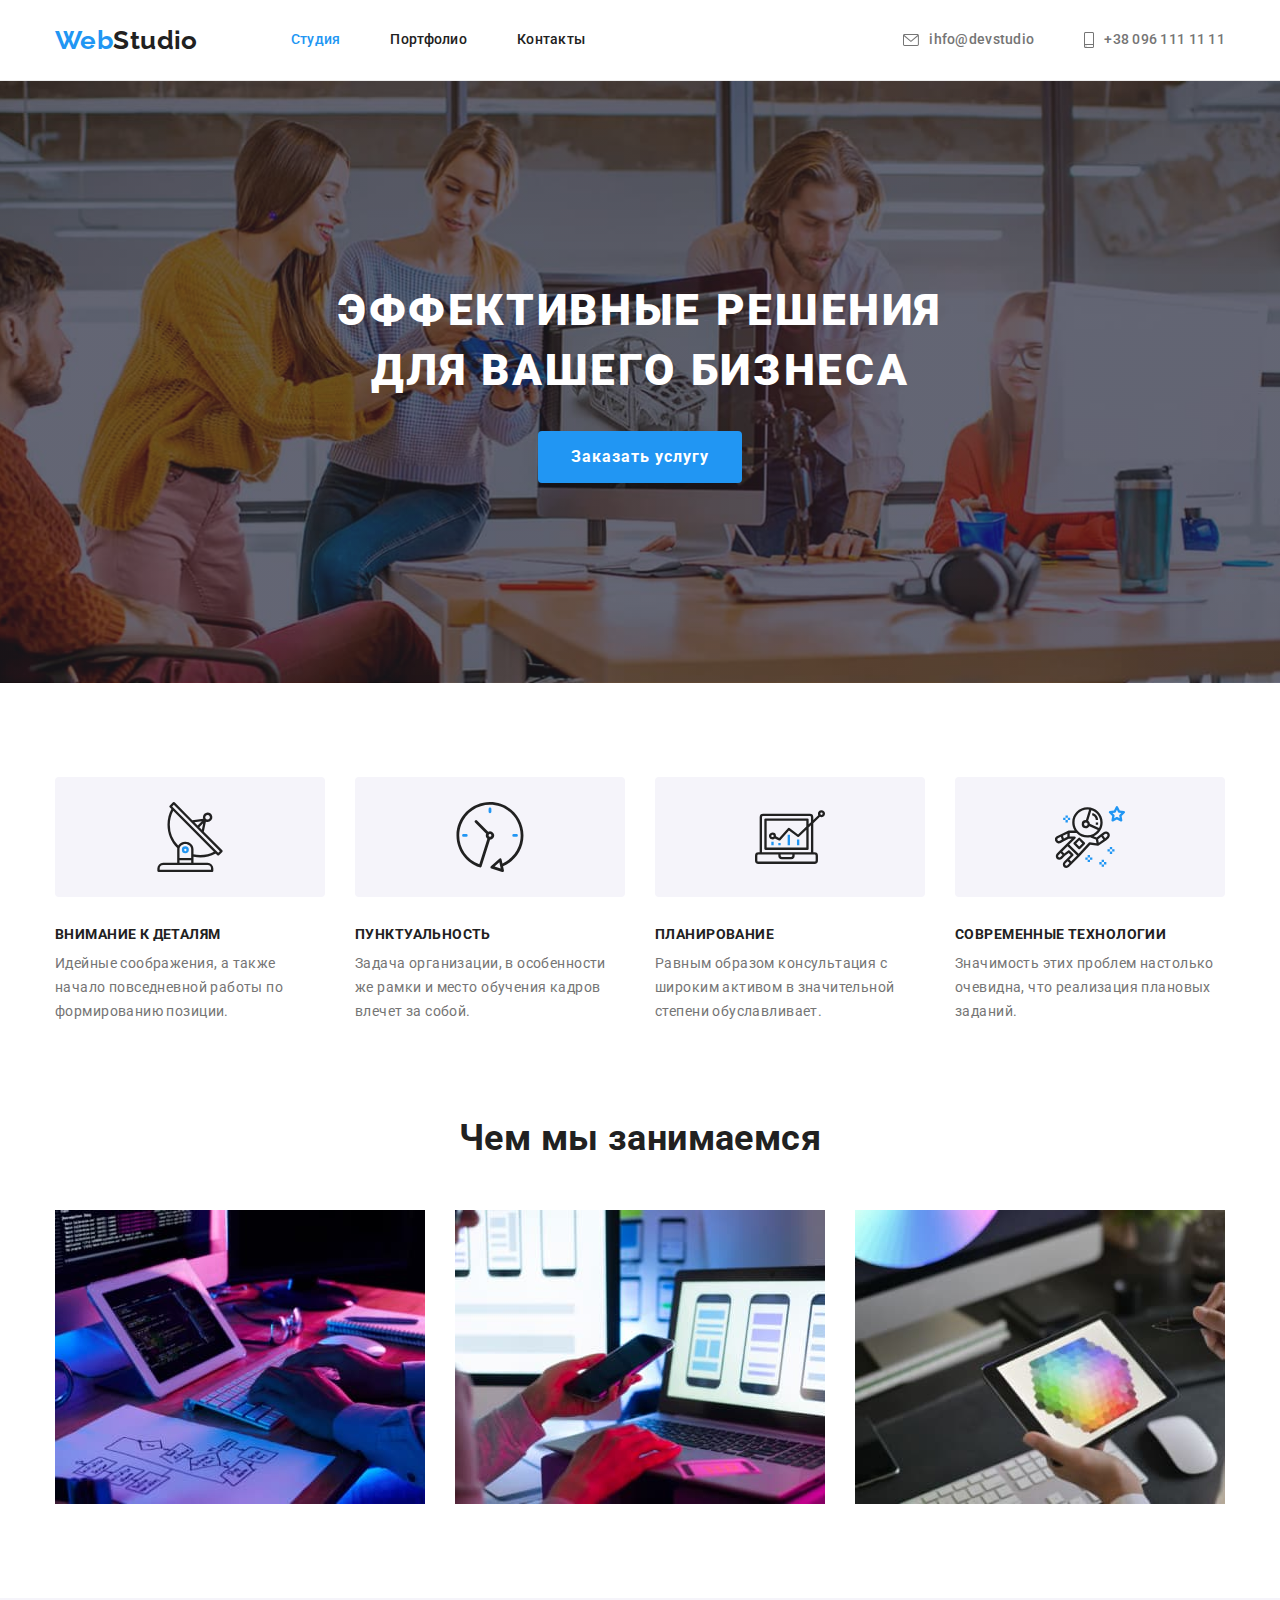
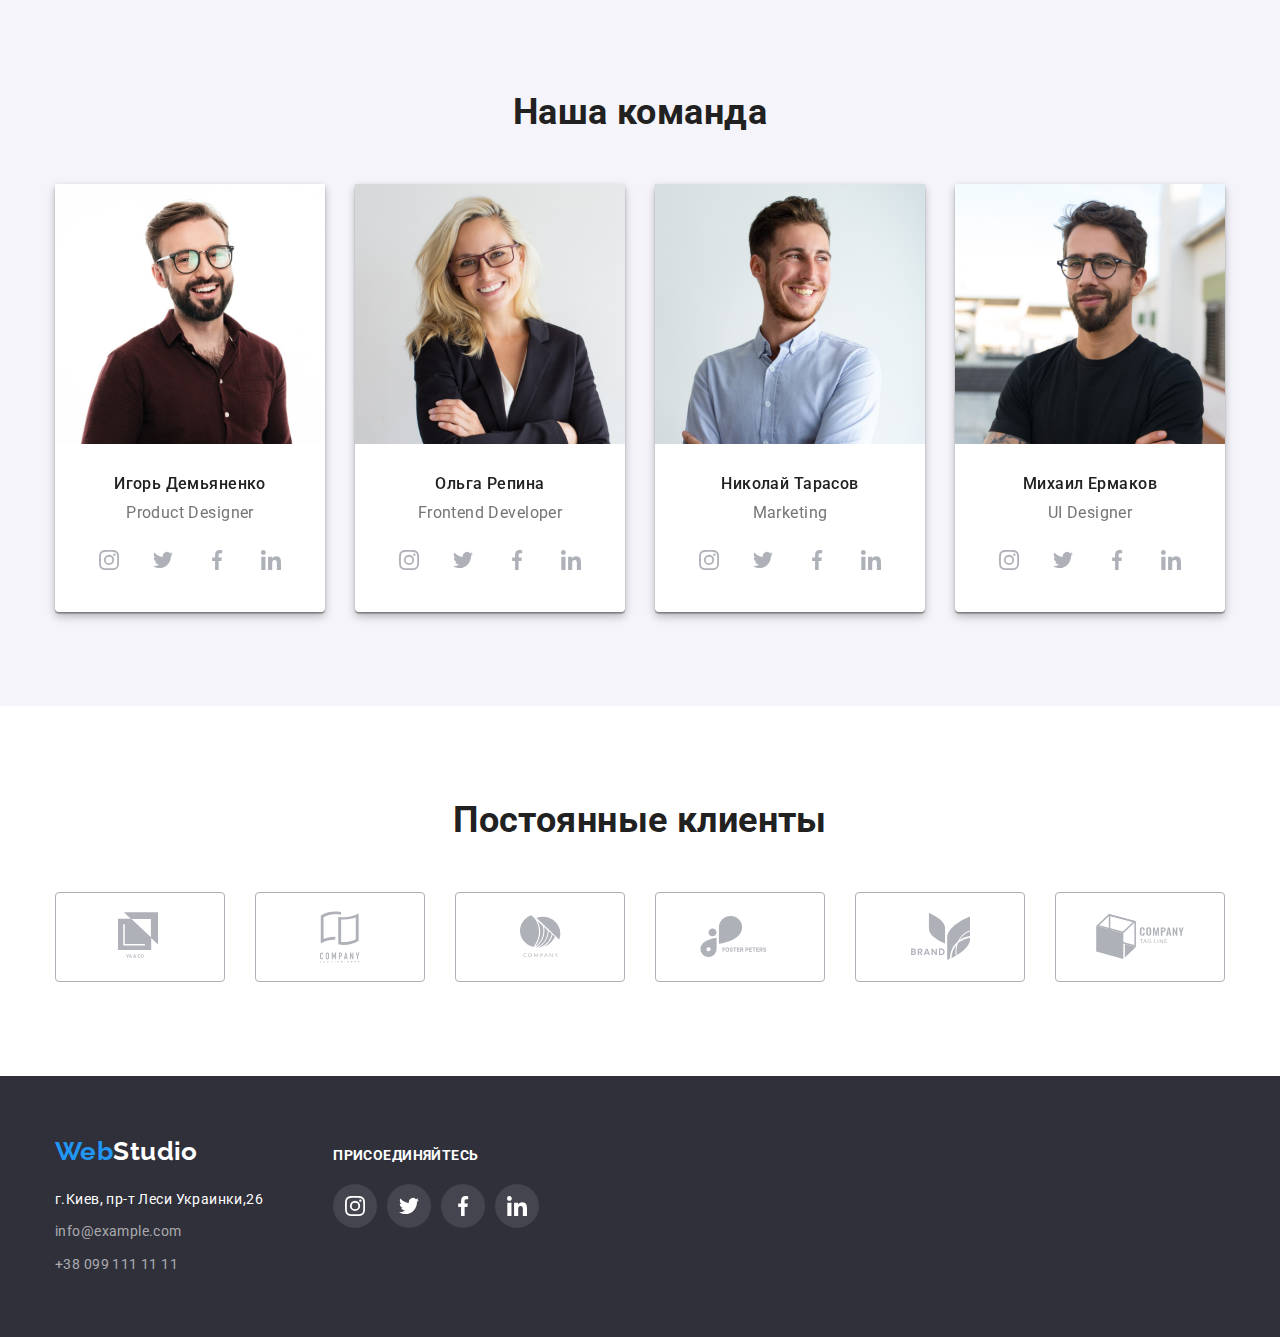
==== index.html @ 52fa8c72 "копирует" ====
<!DOCTYPE html>
<html lang="ru">

<head>
    <meta charset="UTF-8">
    <meta http-equiv="X-UA-Compatible" content="IE=edge">
    <meta name="viewport" content="width=device-width, initial-scale=1.0">
    <title>Студия</title>
    <link rel="preconnect" href="https://fonts.gstatic.com">
    <link
        href="https://fonts.googleapis.com/css2?family=Raleway:wght@700&family=Roboto:wght@400;500;700;900&display=swap"
        rel="stylesheet">
        <link rel="stylesheet" href="https://cdnjs.cloudflare.com/ajax/libs/modern-normalize/1.0.0/modern-normalize.min.css">
    <link rel="stylesheet" href="./css/styles.css">
</head>

<body>

    <header class="page-header">
        <div class="container main-nav ">
        <nav>
            <div class="navigation">
            <a href="#" class="gen-logo">Web<span class="logo2">Studio</span></a>
            <ul class="site-nav list">
                <li class="nav-item"><a href="#" class="link current">Студия</a></li>
                <li class="nav-item"><a href="./portfolio.html" class="link">Портфолио</a></li>
                <li class="nav-item"><a href="#" class="link">Контакты</a></li>
            </ul>
            </div>
        </nav>
            <div class="mini-icons">
            <ul class="contacts list">
            <li class="contact-item">
                <a href="mailto:ihfo@devstudio" class="mini-icon link">
                <svg class="contact-icon" width="16" height="12">
                    <use href="./images/icons.svg#icon-envelope"  >
                    </use>
                </svg>
                ihfo@devstudio</a>
            </li>

            <li class="contact-item">
                <a href="tel:+380961111111" class="mini-icon link">
                <svg class="contact-icon" width="10" height="16">
                    <use href="./images/icons.svg#icon-smartphone" >
                    </use>
                    </svg>
                     +38 096 111 11 11</a>
                </li>
             </ul>
             </div>
        </div>
    </header>

    <main>
        <!-- hero -->
        <section class="hero">
            <h1 class="hero-list">ЭФФЕКТИВНЫЕ РЕШЕНИЯ <br> ДЛЯ ВАШЕГО БИЗНЕСА
            </h1>
            <button type="button" class="btn-primary">Заказать услугу</button>
        </section>
        <!-- /hero -->
        <!-- description -->
        
        <section class="feature-list">
            <div class="container">
    
                <ul class="features list">
                    <li class="feature-item icon-antenna">
                        <div class="icon-block">
                            <svg class="features-icon">
                            <use href="./images/icons.svg#icon-antenna">
                            </use>
                            </svg>
                        </div>
                        <h3 class="title">Внимание к деталям</h3>
                        <p>Идейные соображения, а также начало повседневной работы по формированию позиции.</p>
                    </li>

                    <li class="feature-item">
                        <div class="icon-block">
                            <svg class="features-icon">
                            <use href="./images/icons.svg#icon-clock">
                            </use>
                            </svg>
                        </div>
                        <h3 class="title">Пунктуальность</h3>
                        <p>Задача организации, в особенности же рамки и место обучения кадров влечет за собой.</p>
                    </li>

                    <li class="feature-item icon-diagram">
                        <div class="icon-block">
                            <svg class="features-icon">
                            <use href="./images/icons.svg#icon-diagram">
                            </use>
                            </svg>
                        </div>
                        <h3 class="title">Планирование</h3>
                        <p>Равным образом консультация с широким активом в значительной степени обуславливает.</p>
                    </li>

                    <li class="feature-item icon-astronaut">
                        <div class="icon-block">
                            <svg class="features-icon">
                            <use href="./images/icons.svg#icon-astronaut">
                            </use>
                            </svg>
                        </div>
                        <h3 class="title">Современные технологии</h3>
                        <p>Значимость этих проблем настолько очевидна, что реализация плановых заданий.</p>
                    </li>
                </ul>
                </div>
            </section>
            
        <!-- /description -->
        <!-- do -->
                <section class="section">
                <div class="container">
                <h2 class="section-title">
                    Чем мы занимаемся
                </h2>
                <ul class="images-do list">
                    <li class="image-do"><img src="./images/box1.jpg" alt="Структура" width="370" height="294">
                    </li>
                    <li class="image-do"><img src="./images/box2.jpg" alt="Стили" width="370" height="294">
                    </li>
                    <li class="image-do"><img src="./images/box3.jpg" alt="Спектр" width="370" height="294">
                    </li>
                </ul>
                </div>
            </section>
            
            <!-- /do -->
            
            <!-- team -->

            
                <section class="section team">
                    <div class="container">
                    <h2 class="teams-title">
                        Наша команда
                    </h2>
                    <ul class="cadres list">
                        <li class="our-cadres">
                                    <div class="cadres-thumb">
                                    <img src="./images/img1.jpg" alt="Демьяненко" width="270" height="260">
                                    </div>
                                    <div class="cadres-content">
                                    <h3 class="team-title">Игорь Демьяненко</h3>
                                    <p class="team-dsr">Product Designer</p>
                                <ul class="actions list">
                                    <li class="bits">
                                        <a href="#" class="action" aria-label="Инстаграм">
                                            <svg class="btn-icon" width="20" height="20">
                                                <use href="./images/icons.svg#icon-instagram">
                                                </use>
                                            </svg>
                                        </a>
                                    </li>
                                
                                    <li class="bits">
                                        <a href="#" class="action" aria-label="Твиттер">
                                            <svg class="btn-icon" width="20" height="20">
                                                <use href="./images/icons.svg#icon-twitter">
                                                </use>
                                            </svg>
                                        </a>
                                    </li>
                                
                                    <li class="bits">
                                        <a href="#" class="action" aria-label="Фейсбук">
                                            <svg class="btn-icon" width="20" height="20">
                                                <use href="./images/icons.svg#icon-facebook">
                                                </use>
                                            </svg>
                                        </a>
                                    </li>
                                
                                    <li class="bits">
                                        <a href="#" class="action" aria-label="ЛинкедИн">
                                            <svg class="btn-icon" width="20" height="20">
                                                <use href="./images/icons.svg#icon-linkedin">
                                                </use>
                                            </svg>
                                        </a>
                                    </li>
                                </ul>
                                </div>
                                
                                </li>

                        <li class="our-cadres">
                                    <div class="cadres-thumb">
                                    <img src="./images/img2.jpg" alt="Репина" width="270" height="260">
                                </div>
                                    <div class="cadres-content">
                                    <h3 class="team-title">Ольга Репина</h3>
                                    <p class="team-dsr">Frontend Developer</p>
                                <ul class="actions list">
                                    <li class="bits">
                                        <a href="#" class="action" aria-label="Инстаграм">
                                            <svg class="btn-icon" width="20" height="20">
                                                <use href="./images/icons.svg#icon-instagram">
                                                </use>
                                            </svg>
                                        </a>
                                    </li>
                                
                                    <li class="bits">
                                        <a href="#" class="action" aria-label="Твиттер">
                                            <svg class="btn-icon" width="20" height="20">
                                                <use href="./images/icons.svg#icon-twitter">
                                                </use>
                                            </svg>
                                        </a>
                                    </li>
                                
                                    <li class="bits">
                                        <a href="#" class="action" aria-label="Фейсбук">
                                            <svg class="btn-icon" width="20" height="20">
                                                <use href="./images/icons.svg#icon-facebook">
                                                </use>
                                            </svg>
                                        </a>
                                    </li>
                                
                                    <li class="bits">
                                        <a href="#" class="action" aria-label="ЛинкедИн">
                                            <svg class="btn-icon" width="20" height="20">
                                                <use href="./images/icons.svg#icon-linkedin">
                                                </use>
                                            </svg>
                                        </a>
                                    </li>
                                </ul>
                                </div>
                                
                                </li>

                        <li class="our-cadres">
                                    <div class="cadres-thumb">
                                    <img src="./images/img3.jpg" alt="Тарасов" width="270" height="260">
                                </div>
                                    <div class="cadres-content">
                                    <h3 class="team-title">Николай Тарасов</h3>
                                    <p class="team-dsr">Marketing</p>
                                 <ul class="actions list">
                                    <li class="bits">
                                        <a href="#" class="action" aria-label="Инстаграм">
                                            <svg class="btn-icon" width="20" height="20">
                                                <use href="./images/icons.svg#icon-instagram">
                                                </use>
                                            </svg>
                                        </a>
                                    </li>
                                
                                    <li class="bits">
                                        <a href="#" class="action" aria-label="Твиттер">
                                            <svg class="btn-icon" width="20" height="20">
                                                <use href="./images/icons.svg#icon-twitter">
                                                </use>
                                            </svg>
                                        </a>
                                    </li>
                                
                                    <li class="bits">
                                        <a href="#" class="action" aria-label="Фейсбук">
                                            <svg class="btn-icon" width="20" height="20">
                                                <use href="./images/icons.svg#icon-facebook">
                                                </use>
                                            </svg>
                                        </a>
                                    </li>
                                
                                    <li class="bits">
                                        <a href="#" class="action" aria-label="ЛинкедИн">
                                            <svg class="btn-icon" width="20" height="20">
                                                <use href="./images/icons.svg#icon-linkedin">
                                                </use>
                                            </svg>
                                        </a>
                                    </li>
                                </ul>
                                </div>
                                
                                </li>
                                
                        <li class="our-cadres">
                                    <div class="cadres-thumb">
                                    <img src="./images/img4.jpg" alt="Ермаков" width="270" height="260">
                                </div>
                                    <div class="cadres-content">
                                    <h3 class="team-title">Михаил Ермаков</h3>
                                    <p class="team-dsr">UI Designer</p>
                                <ul class="actions list">
                                    <li class="bits">
                                        <a href="#" class="action" aria-label="Инстаграм">
                                            <svg class="btn-icon" width="20" height="20">
                                                <use href="./images/icons.svg#icon-instagram">
                                                </use>
                                            </svg>
                                        </a>
                                    </li>
                                
                                    <li class="bits">
                                        <a href="#" class="action" aria-label="Твиттер">
                                            <svg class="btn-icon" width="20" height="20">
                                                <use href="./images/icons.svg#icon-twitter">
                                                </use>
                                            </svg>
                                        </a>
                                    </li>
                                
                                    <li class="bits">
                                        <a href="#" class="action" aria-label="Фейсбук">
                                            <svg class="btn-icon" width="20" height="20">
                                                <use href="./images/icons.svg#icon-facebook">
                                                </use>
                                            </svg>
                                        </a>
                                    </li>
                                
                                    <li class="bits">
                                        <a href="#" class="action" aria-label="ЛинкедИн">
                                            <svg class="btn-icon" width="20" height="20">
                                                <use href="./images/icons.svg#icon-linkedin">
                                                </use>
                                            </svg>
                                        </a>
                                    </li>
                                </ul>
                                </div>
                                
                                </li>
                    </ul>
                    </div>
                </section>
            
            <!-- /team -->
       <!-- clients -->
       
    <section class="section">
       <div class="container">
            <h2 class="clients-title">
               Постоянные клиенты
           </h2>
           <ul class="regular-clients list">
               <li class="regular-box"> 
                <a href="#" class="regular-client-link">
                    <svg class="client-icon" width="44.27px" height="49.23px">
                    <use href="./images/icons.svg#icon-logo1">
                    </use>
                    </svg>
                </a>
                </li>

            <li class="regular-box">
                    <a href="#" class="regular-client-link">
                    <svg class="client-icon" width="40px" height="52px">
                        <use href="./images/icons.svg#icon-logo2">
                        </use>
                    </svg>
                    </a>
            </li>

            <li class="regular-box">
                    <a href="#" class="regular-client-link">
                    <svg class="client-icon" width="41px" height="42.6px">
                        <use href="./images/icons.svg#icon-logo3">
                        </use>
                    </svg>
                    </a>
            </li>

            <li class="regular-box">
                    <a href="#" class="regular-client-link">
                    <svg class="client-icon" width="79.66px" height="42.02px">
                        <use href="./images/icons.svg#icon-logo4">
                        </use>
                    </svg>
                    </a>
                
            </li>

            <li class="regular-box">
                    <a href="#" class="regular-client-link">
                    <svg class="client-icon" width="59px" height="47px">
                        <use href="./images/icons.svg#icon-logo5">
                        </use>
                    </svg>
                    </a>
                
            </li>

            <li class="regular-box">
                    <a href="#" class="regular-client-link">
                    <svg class="client-icon" width="88.48px" height="45.44px">
                        <use href="./images/icons.svg#icon-logo6">
                        </use>
                    </svg>
                    </a>
                
            </li>
           </ul>

        </div>
        </section>
       <!-- /clients -->
    </main>

    
        <footer class="basement">
            
            <!-- contacts -->
            
                <div class="container main-footer">
                    <section class="details">
                <a href="#" class="gen-logo">Web<span class="logo3">Studio</span></a>
                <address class="address-footer">
                    <p class="address"> г.Киев, пр-т Леси Украинки,26</p>
                    <ul class="detail list">
                        <li>
                            <a href="mailto:info@example.com" class="link">info@example.com</a>
                        </li>
                        <li>
                            <a href="tel:+380991111111" class="link">+38 099 111 11 11</a>
                        </li>
                    </ul>
                </address>
                
                </section>
                <section class="join">
                    <h3 class="join-title">Присоединяйтесь</h3>
                    <ul class="join-list list">
                        <li class="join-links">
                            <a href="" class="link join-link" aria-label="Инстаграм">
                                <svg class="join-icon">
                                    <use href="./images/icons.svg#icon-instagram"></use>
                                </svg>
                            </a>
                        </li>
                        <li class="join-links">
                            <a href="" class="link join-link" aria-label="Твиттер">
                                <svg class="join-icon">
                                    <use href="./images/icons.svg#icon-twitter"></use>
                                </svg>
                            </a>
                        </li>
                        <li class="join-links">
                            <a href="" class="link join-link" aria-label="Фейсбук">
                                <svg class="join-icon">
                                    <use href="./images/icons.svg#icon-facebook"></use>
                                </svg>
                            </a>
                        </li>
                        <li class="join-links">
                            <a href="" class="link join-link" aria-label="Линкедин">
                                <svg class="join-icon">
                                    <use href="./images/icons.svg#icon-linkedin"></use>
                                </svg>
                            </a>
                        </li>
                    </ul>
                </section>
                </div>
            <!-- /contacts -->
            
        </footer>
    
</body>

</html>
---- css/styles.css ----
/* цвет основного текста #212121; */
/* вторичный цвет текста #757575; */
/* белый #FFFFFF; */
/* акцент синий #2196F3; */
/* контакты футер rgba(255, 255, 255, 0.6); */
/* основной цвет фона #FFFFFFF; */
/* вторичный цвет фона #2F303A;*/
/* дополнительный цвет фона #F5F4FA; */
:root {
  --primary-text-color: #757575;
  --title-text-color: #212121;
  --accent-color: #2196f3;
  --white-color: #ffffff;
  --background-color: #ffffff;
  --background-grey: #f5f4fa;
  --background-dark: #2f303a;
  --transparent-white: rgba(255, 255, 255, 0.6);
  --header-border: rgba(236, 236, 236, 1);
  --card-border: #EEEEEE;
  --icon-color: rgba(175, 177, 184, 1); 
}
body {
  color: var(--primary-text-color);
  background-color: var(--background-color);
  font-family: Roboto, sans-serif;
  font-size: 14px;
  line-height: 1.71;
  letter-spacing: 0.03em;
}

/* utilites */
.list {
  padding: 0;
  margin: 0;
  list-style: none;
}

img {
  display: block;
  }

.container {
  margin-left: auto;
  margin-right: auto;
  width: 1200px;
  padding-left: 15px;
  padding-right: 15px;
  }

/* page header */

.page-header {
background-color: var (var(--white-color));
border-bottom: 1px solid var(--header-border);
}

/* logo */
 .contacts .link:hover,
.contacts .link:focus {
color: var(--accent-color);

}
/* 
.contact-icon {
  
width: 16px;
height: 12px;
margin-right: 10px;

fill: var(--primary-text-color);
}

.contact-icon:hover {
fill: var(--accent-color);
}

.pro:hover{
  color: var(--accent-color);
  fill: var(--accent-color);
} */


.gen-logo {
  color: var(--accent-color);
  text-decoration: none;
  font-family: Raleway; sans-serif;
  font-weight: 700;
  font-size: 26px;
  line-height: 1.19;
}

.logo2 {
  color: var(--title-text-color);
}
.logo3 {
  color: var(--white-color);
}

 .main-nav {
  display: flex;
  align-items: center;
} 
.navigation {
  display:flex;
  align-items: center;
  
}


/* site nav */
.site-nav {
  display: flex;
  margin-left: 93px;
}

.site-nav .nav-item + .nav-item{
  margin-left: 50px;
}

.site-nav .link.current {
  color: var(--accent-color);
}
.site-nav .link {
  display: block;
  padding-top: 32px;
  padding-bottom: 32px;

  color: var(--title-text-color);
  font-weight: 500;
  font-size: 14px;
  line-height: 1.14;
  letter-spacing: 0.02em;
  text-decoration: none;
}

.site-nav .link:hover,
.site-nav .link:focus {
  color: var(--accent-color);
}

/* hero */
.hero {
  padding-top: 200px;
  padding-bottom: 200px;
  text-align: center;
  background-color: rgba(196,196,196,1);
  
  max-width: 1600px;
  margin-left: auto;
  margin-right: auto;
  background-image: linear-gradient( to right ,
  rgba(47, 48, 58, 0.4),
  rgba(47, 48, 58, 0.4) ) , 
  url("../images/background-hero.jpg");
  background-repeat: no-repeat;
  background-position: center;
  background-size: cover;
}

.hero-list {
  margin-top: 0;
  margin-bottom: 30px;
  
  color: var(--white-color);
  font-weight: 900;
  font-size: 44px;
  line-height: 1.36;
  letter-spacing: 0.06em;
}



/* feature list */
.features {
  display: flex;
 }

.features .feature-item {
  width: 270px;
  margin-right: 30px;
  }

.features .feature-item:nth-child(4n){
  margin-right: 0;
  }
.icon-block {
  display: flex;
  justify-content: center;
  align-items: center;
  border-radius: 4px;
  height: 120px;
  background-color:rgba(245,244,250,1);
}
.features-icon{
  
  width: 70px;
  height: 70px;
}
  
.images-do {
  display:flex;
}

.images-do .image-do + .image-do {
  margin-left: 30px;
}

.cadres {
  display: flex;
   }


.our-cadres {

  box-shadow: 0px 1px 3px rgba(0, 0, 0, 0.12),
   0px 1px 1px rgba(0, 0, 0, 0.14), 
   0px 2px 1px rgba(0, 0, 0, 0.2);
  border-radius: 0px 0px 4px 4px;
  filter: drop-shadow(0px 4px 4px rgba(0, 0, 0, 0.25));
  
  width: 270px;
  background-color: var(--background-color);
}
.cadres .our-cadres + .our-cadres {
  margin-left: 30px;
}

.cadres-content {
  padding-top: 30px;
  padding-bottom: 30px;
  padding-left: 30px;
  padding-right: 30px;
  }


/* section and team */
.section-title,
.teams-title,
.clients-title {
  margin-top: 0;
  margin-bottom: 50px;

  color: var(--title-text-color);

  font-weight: 700;
  font-size: 36px;
  line-height: 1.16;
  text-align: center;
}
/* team */
.section.team {
  background-color: var(--background-grey);
}
.team-title {
  text-align: center;
  margin-top: 0;
  margin-bottom: 0; 


  color: var(--title-text-color);
  font-weight: 500;
  font-size: 16px;
  line-height: 1.19;
}
.team-dsr {
  margin-top: 10px;
  margin-bottom: 0px; 

  font-size: 16px;
  line-height: 1.19;
  text-align: center;
}

.actions {
  display: flex;
  justify-content: center;
  margin-top: 16px;
  
}
.actions .bits:not(:last-child) {
  margin-right: 10px;
}

.action {
  display: flex;
  justify-content: center;
  align-items: center; 
  width: 44px;
  height: 44px;
  
  color: var(--icon-color)
}

.btn-icon {
  fill:currentColor;
  }

.action:hover,
.action:focus {
  border-radius: 50%;
  background-color: var(--accent-color);
  color: var(--white-color);
}


/* features */
.feature-list {
  padding-top: 94px;
}

.feature-list .title {
  margin-top: 30px;
  margin-bottom: 10px;

  color: var(--title-text-color);
  font-weight: 700;
  font-size: 14px;
  line-height: 1.14;
  letter-spacing: 0.03em;
  text-transform: uppercase;

 }
 
 .feature-item p {
   margin-top: 0;
   margin-bottom: 0;
 }

 .section {
   padding-top: 94px;
   padding-bottom: 94px;
 }

 
/* button */
.btn-primary {
  display: inline-block;
  border-radius: 4px;
  border: 1px solid transparent;
  padding: 10px 32px;
  min-width: 200px;
    
  color: var(--white-color);
  background-color: var(--accent-color);
  font-weight: 700;
  font-size: 16px;
  line-height: 1.87;
  letter-spacing: 0.06em;
  cursor: pointer;
}

.regular-clients {
  display: flex;
  }
.regular-box {
    width: calc((100% * 30px) / 6);
}
  
.regular-box + .regular-box {
  margin-left: 30px;
}
.regular-client-link {
  display: flex;
  width: 170px;
  height: 90px;
  padding: 0;
  border-width: 1px;
  border-style: solid;
  border-color: var(--icon-color);
  border-radius: 4px;

  justify-content: center;
  align-items: center;

  color: var(--icon-color) ;
}

.client-icon {  
  fill: currentColor;
}

.regular-client-link:hover,
.regular-client-link:focus {
  color: var(--accent-color);
  border-color: var(--accent-color);
}



/* footer */
.basement {
 background-color: var(--background-dark);
}

/* contacts */
.contacts {
display: flex;
margin-left:auto; 
}

.contacts .contact-item + .contact-item{
  margin-left: 50px;
}

.mini-icons {
  margin-left: auto;
}

.contacts .link {
   display: flex;
  align-items: center;

  color: var(--primary-text-color);
  font-weight: 500;
  font-size: 14px;
  line-height: 1.14;
  letter-spacing: 0.02em;
  text-decoration: none;
}
 .contact-icon {
  display: block;
  margin-right: 10px;
  background-size: contain;
  background-position: center;

  fill: currentColor;
} 

.contacts .link:hover,
.contacts .link:focus {
  color: var(--accent-color);
}


/* portfolio */
.filter .link {
  display: inline-block;
  padding: 6px 22px;
  border-radius: 4px;
  min-width: 73px;

  border: 1px solid transparent;

  color: var(--title-text-color);
  background-color: var(--background-grey);
  font-weight: 500;
  font-size: 16px;
  line-height: 1.62;
  text-align: center;
  cursor: pointer;
 
}

.filter .link:hover,
.filter .link:focus {
  color: var(--white-color);
  background-color: var(--accent-color);
  box-shadow: 0px 3px 1px rgba(0, 0, 0, 0.1), 
  0px 1px 2px rgba(0, 0, 0, 0.08),
  0px 2px 2px rgba(0, 0, 0, 0.12);
  filter: drop-shadow(0px 4px 4px rgba(0, 0, 0, 0.25));
    
}

.filter {
  display: flex;
  justify-content: center;
  margin-bottom: 50px;
  }

.filter .filter-btn + .filter-btn {
  margin-left: 8px;
}

/* Items */

.items {
 display: flex;
 flex-wrap: wrap;
 }

.items > .cards {
  flex-basis: calc(100% / 3 - 30px);
  margin-right: 30px;
  margin-bottom: 30px;
  }

.items .cards:nth-child(3n){
  margin-right: 0;
  }

.items .cards:nth-last-child(-n + 3) {
  margin-bottom: 0;
}  

.card-content{
  padding: 20px 24px ;
  background: var(--white-color);
  box-sizing: border-box;
  
  border-right-width: 1px;
  border-right-style: solid;
  border-right-color: var(--card-border);
  
  border-bottom-width: 1px;
  border-bottom-style: solid;
  border-bottom-color: var(--card-border);
  
  border-left-width: 1px;
  border-left-style: solid;
  border-left-color: var(--card-border);
  
}

.card-content .item {
  margin-top: 0;
  margin-bottom: 0;
  
  color: var(--title-text-color);
  font-weight: 700;
  font-size: 18px;
  line-height: 2;
  letter-spacing: 0.06em;
}
.card-content .item-text {
  margin-top: 4px;
  margin-bottom: 0px;
    
  font-size: 16px;
  line-height: 1.87;
}

.items .cards:hover
{
  cursor: pointer;
  box-shadow: 0px 1px 1px rgba(0, 0, 0, 0.12), 
  0px 4px 4px rgba(0, 0, 0, 0.06), 
  1px 4px 6px rgba(0, 0, 0, 0.16);
  

}

.detail .link {
  display: flex;
   
  font-style: normal;
  font-size: 14px;
  line-height: 1.71;
  letter-spacing: 0.03em;
  color: var(--transparent-white);
  text-decoration: none;
}

.detail .link:hover,
.detail .link:focus {
  color: var(--accent-color);
}

.detail .link:last-child(2n) {
  padding-bottom: 60px;
}

.detail {
  margin-top: 9px;
}
.detail li:last-child {
  margin-top: 9px;
}

.address {
  margin-top: 0;
  margin-bottom: 0;

  font-style: normal;
  color: var(--white-color);
  font-size: 14px;
  line-height: 1.71;
}

.address-footer {
  margin-top: 20px;
}

.main-footer {
  display: flex;
  padding-top: 60px;
  padding-bottom: 60px;
  align-items: baseline;
}
/* Join */
.join-title {
  
  font-weight: 700;
  font-size: 14px;
  line-height: 1.14;
  text-transform: uppercase;
  margin-bottom: 20px;
  margin-top: 0;
  color: var(--white-color);
}

.join-list {
  display: flex;
  }
  .join {
    margin-left: 70px;
  }

.join-links+.join-links {
  margin-left: 10px;
}

.join-link {
  display: flex;
  justify-content: center;
  align-items: center;
  width: 44px;
  height: 44px;
  border-radius: 50%; 

  background-color: rgba(255, 255, 255, 0.1);
  color: var(--white-color);
}

.join-icon {
  width: 20px;
  height: 20px;
  fill: currentColor;
}

.join-link:hover,
.join-link:focus {
  background-color: var(--accent-color);
}
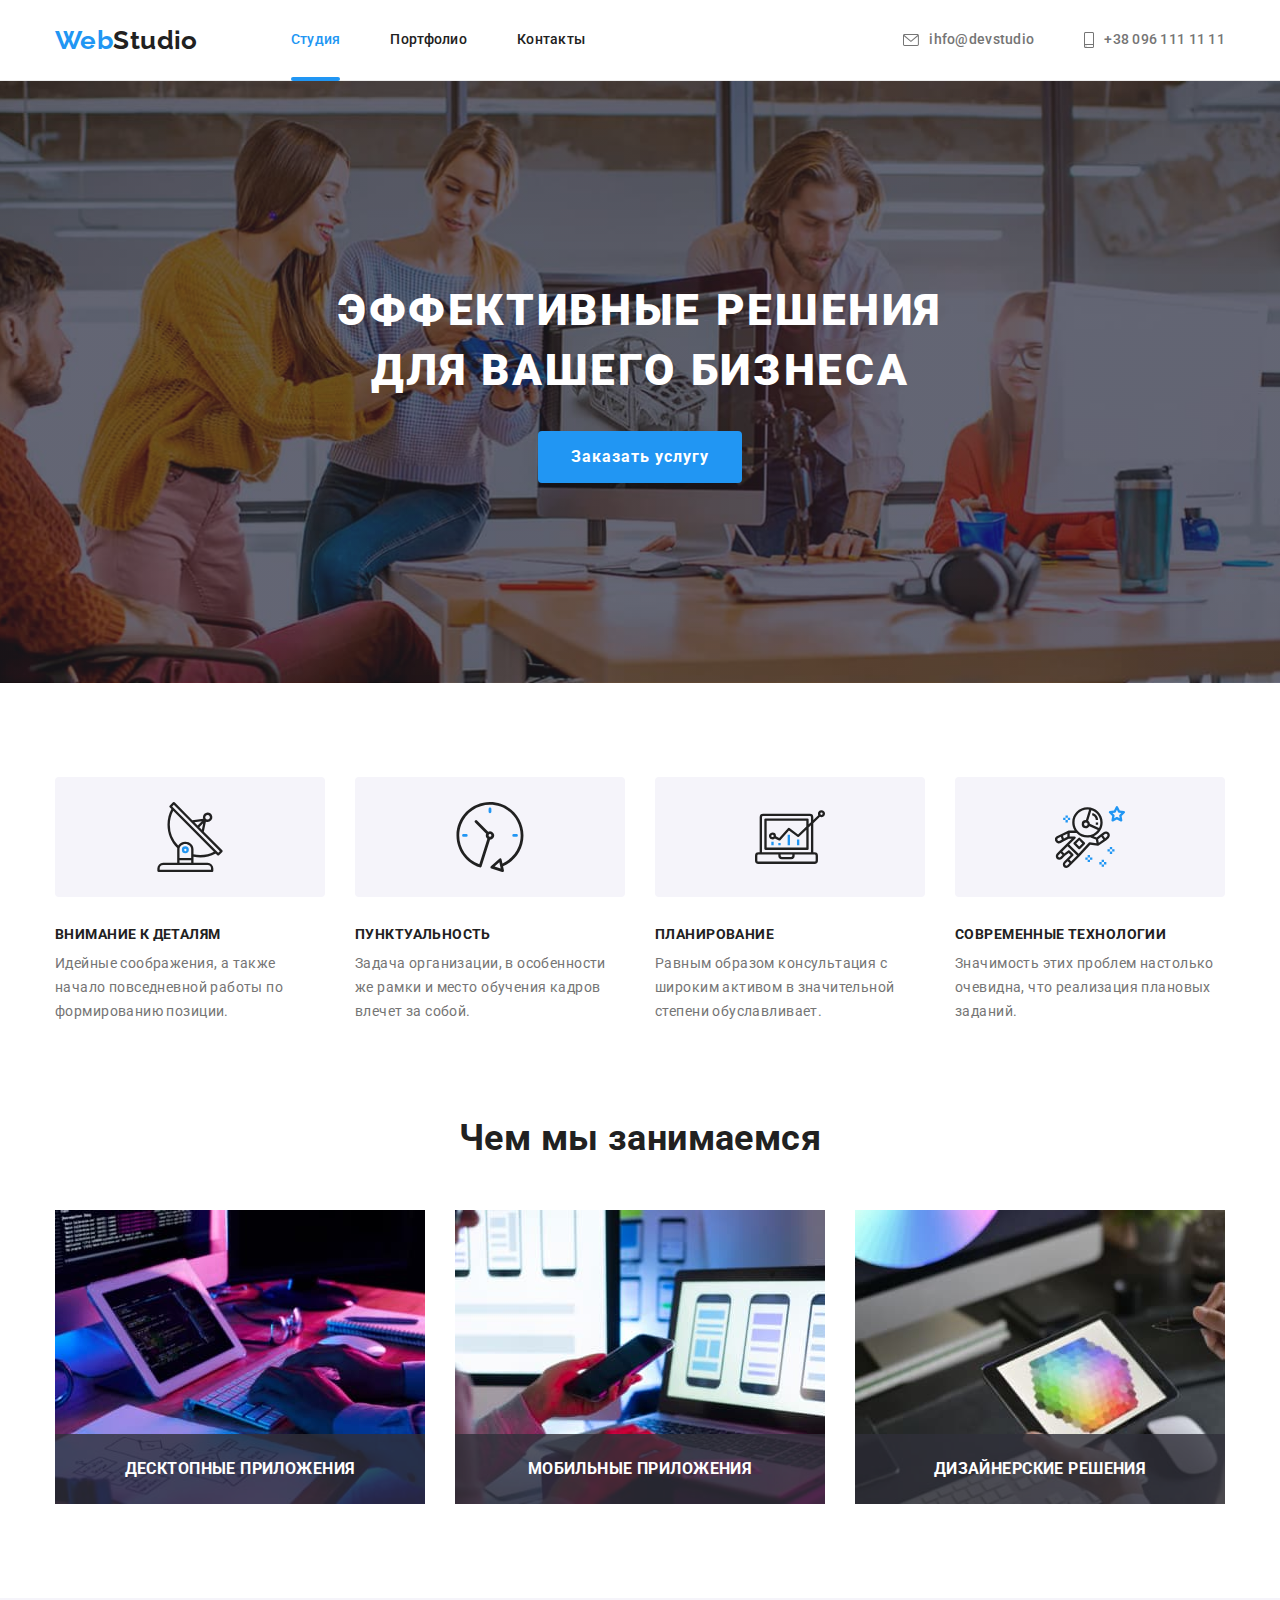
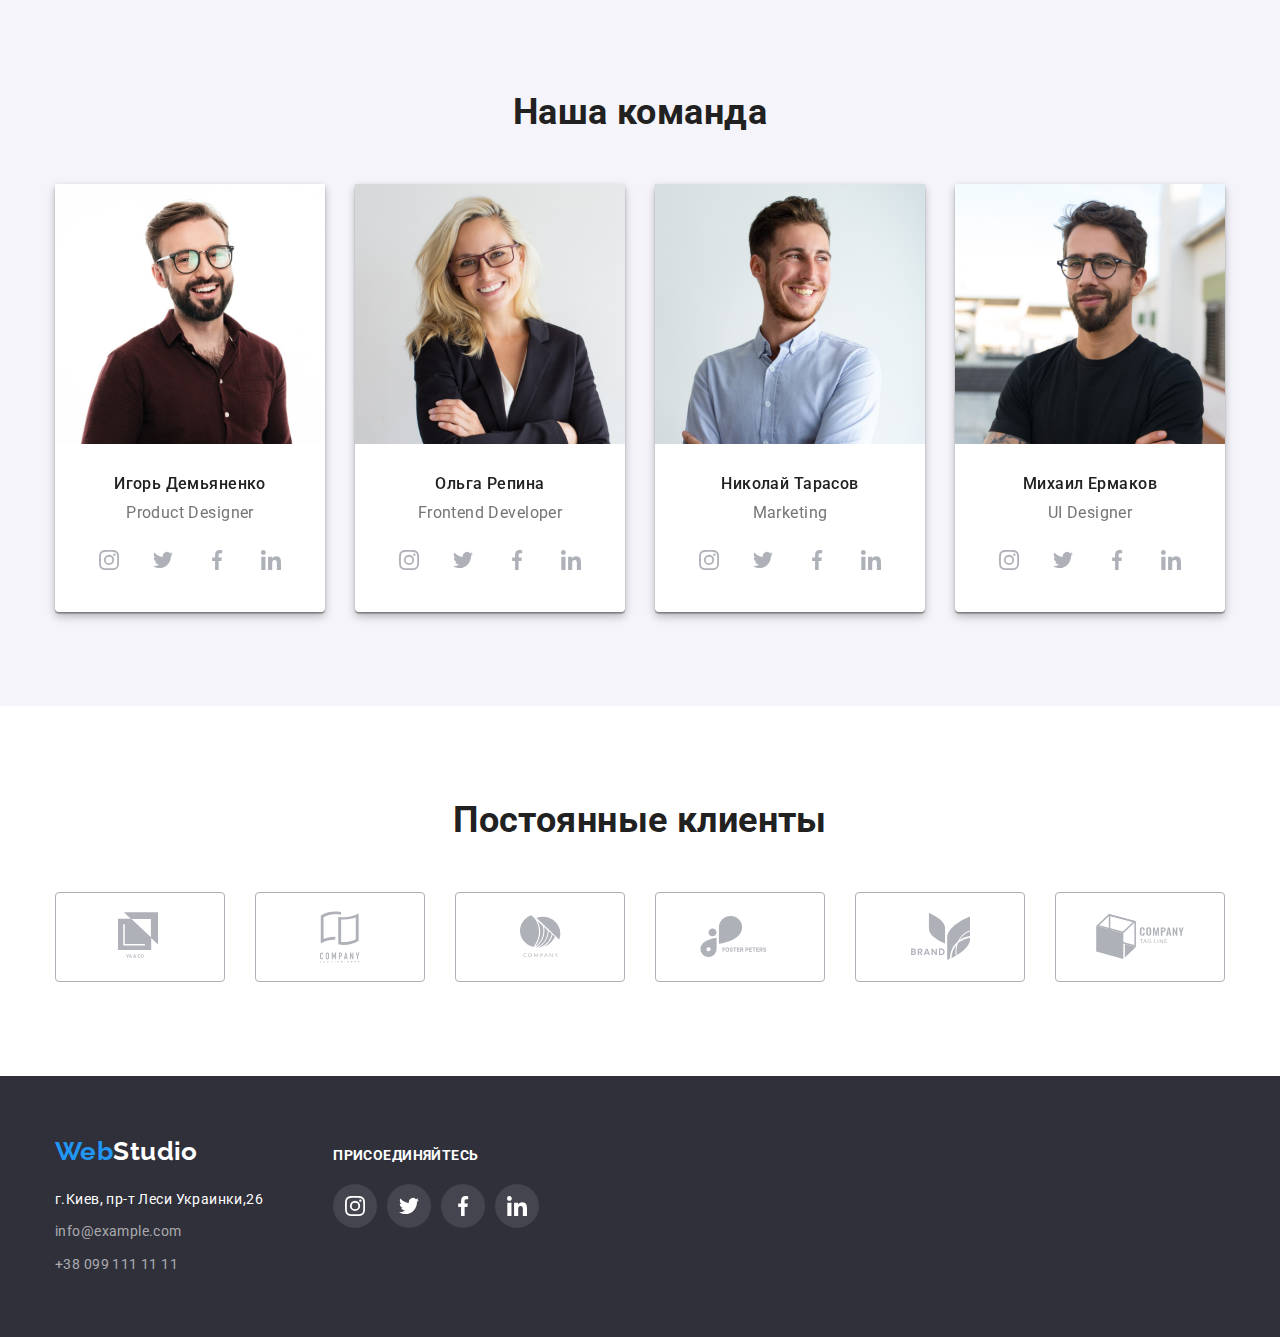
==== commit 48a5bea3: "добавляет анимацию" ====
--- a/index.html
+++ b/index.html
@@ -121,11 +121,25 @@
                     Чем мы занимаемся
                 </h2>
                 <ul class="images-do list">
-                    <li class="image-do"><img src="./images/box1.jpg" alt="Структура" width="370" height="294">
-                    </li>
-                    <li class="image-do"><img src="./images/box2.jpg" alt="Стили" width="370" height="294">
-                    </li>
-                    <li class="image-do"><img src="./images/box3.jpg" alt="Спектр" width="370" height="294">
+                    <li class="image-do">
+                        <div class="image-box">
+                        <img src="./images/box1.jpg" alt="Структура" width="370" height="294">
+                    <h3 class="title-do">Десктопные приложения</h3>
+                        </div>
+                    </li>
+
+                    <li class="image-do">
+                        <div class="image-box">
+                        <img src="./images/box2.jpg" alt="Стили" width="370" height="294">
+                    <h3 class="title-do">Мобильные приложения</h3>
+                        </div>
+                    </li>
+
+                    <li class="image-do">
+                        <div class="image-box">
+                        <img src="./images/box3.jpg" alt="Спектр" width="370" height="294">
+                    <h3 class="title-do">Дизайнерские решения</h3>
+                        </div>
                     </li>
                 </ul>
                 </div>
--- a/css/styles.css
+++ b/css/styles.css
@@ -51,8 +51,11 @@
 
 .page-header {
 background-color: var (var(--white-color));
-border-bottom: 1px solid var(--header-border);
-}
+border-bottom: 1px solid var(--header-border); 
+}
+
+
+
 
 /* logo */
  .contacts .link:hover,
@@ -60,24 +63,6 @@
 color: var(--accent-color);
 
 }
-/* 
-.contact-icon {
-  
-width: 16px;
-height: 12px;
-margin-right: 10px;
-
-fill: var(--primary-text-color);
-}
-
-.contact-icon:hover {
-fill: var(--accent-color);
-}
-
-.pro:hover{
-  color: var(--accent-color);
-  fill: var(--accent-color);
-} */
 
 
 .gen-logo {
@@ -109,6 +94,7 @@
 
 /* site nav */
 .site-nav {
+  
   display: flex;
   margin-left: 93px;
 }
@@ -119,7 +105,25 @@
 
 .site-nav .link.current {
   color: var(--accent-color);
-}
+  position: relative;  
+ 
+}
+
+.site-nav .link.current::after {
+  content: "";
+  position: absolute; 
+  left: 0;
+  bottom: -1px;
+
+  display: block;
+  width: 100%;
+  height: 4px;
+  background-color: var(--accent-color);
+  border-radius: 2px;
+
+}
+
+
 .site-nav .link {
   display: block;
   padding-top: 32px;
@@ -131,6 +135,8 @@
   line-height: 1.14;
   letter-spacing: 0.02em;
   text-decoration: none;
+
+  transition: color 250ms cubic-bezier(0.4, 0, 0.2, 1);
 }
 
 .site-nav .link:hover,
@@ -198,12 +204,42 @@
 }
   
 .images-do {
+ 
   display:flex;
 }
 
 .images-do .image-do + .image-do {
   margin-left: 30px;
 }
+
+.image-box {
+ position: relative;
+}
+
+.title-do {
+position: absolute;
+display: flex;
+justify-content: center;
+align-items: center;
+left: 0;
+bottom: 0;
+
+width: 100%;
+height: 70px;
+margin: 0;
+padding: 0;
+
+font-weight: 700;
+line-height: 1.14;
+text-align: center;
+text-transform: uppercase;
+
+color: var(--white-color) ;
+background-color: rgba(47, 48, 58, 0.8);
+}
+
+
+/* cadres */
 
 .cadres {
   display: flex;
@@ -288,11 +324,16 @@
   width: 44px;
   height: 44px;
   
-  color: var(--icon-color)
+  color: var(--icon-color);
+
+  transition: color 250ms cubic-bezier(0.4, 0, 0.2, 1),
+   background-color 250ms cubic-bezier(0.4, 0, 0.2, 1),
+   border-radius 250ms cubic-bezier(0.4, 0, 0.2, 1); 
 }
 
 .btn-icon {
   fill:currentColor;
+
   }
 
 .action:hover,
@@ -373,6 +414,9 @@
   align-items: center;
 
   color: var(--icon-color) ;
+
+  transition: color 250ms cubic-bezier(0.4, 0, 0.2, 1),
+      border-radius 250ms cubic-bezier(0.4, 0, 0.2, 1); 
 }
 
 .client-icon {  
@@ -416,6 +460,8 @@
   line-height: 1.14;
   letter-spacing: 0.02em;
   text-decoration: none;
+
+  transition: color 250ms cubic-bezier(0.4, 0, 0.2, 1);
 }
  .contact-icon {
   display: block;
@@ -424,6 +470,7 @@
   background-position: center;
 
   fill: currentColor;
+ 
 } 
 
 .contacts .link:hover,
@@ -448,6 +495,11 @@
   line-height: 1.62;
   text-align: center;
   cursor: pointer;
+
+  transition: color 250ms cubic-bezier(0.4, 0, 0.2, 1),
+   background-color 250ms cubic-bezier(0.4, 0, 0.2, 1),
+   border-radius 250ms cubic-bezier(0.4, 0, 0.2, 1),
+   box-shadow  250ms cubic-bezier(0.4, 0, 0.2, 1);
  
 }
 
@@ -483,6 +535,9 @@
   flex-basis: calc(100% / 3 - 30px);
   margin-right: 30px;
   margin-bottom: 30px;
+
+  transition: box-shadow 250ms cubic-bezier(0.4, 0, 0.2, 1),
+    border-radius 250ms cubic-bezier(0.4, 0, 0.2, 1);
   }
 
 .items .cards:nth-child(3n){
@@ -620,6 +675,10 @@
 
   background-color: rgba(255, 255, 255, 0.1);
   color: var(--white-color);
+
+  transition: color 250ms cubic-bezier(0.4, 0, 0.2, 1),
+   background-color 250ms cubic-bezier(0.4, 0, 0.2, 1),
+   border-radius 250ms cubic-bezier(0.4, 0, 0.2, 1); 
 }
 
 .join-icon {
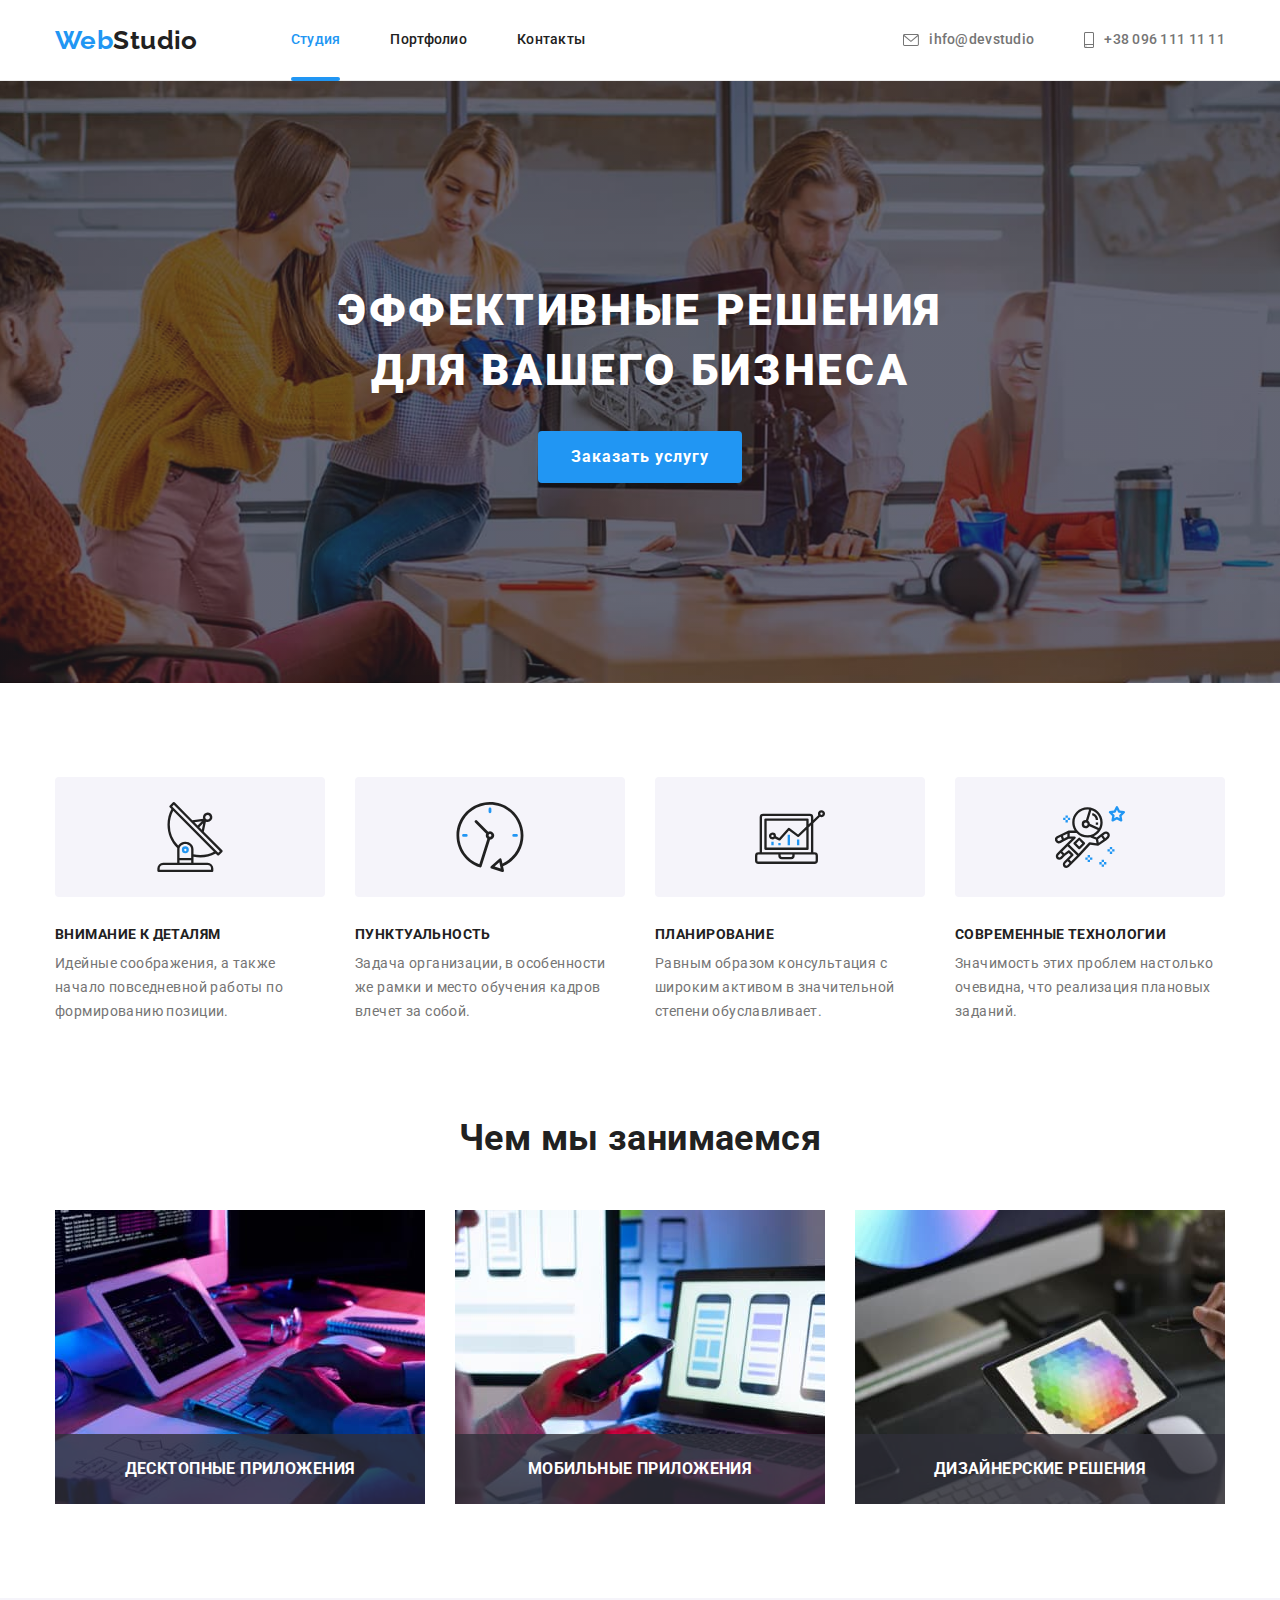
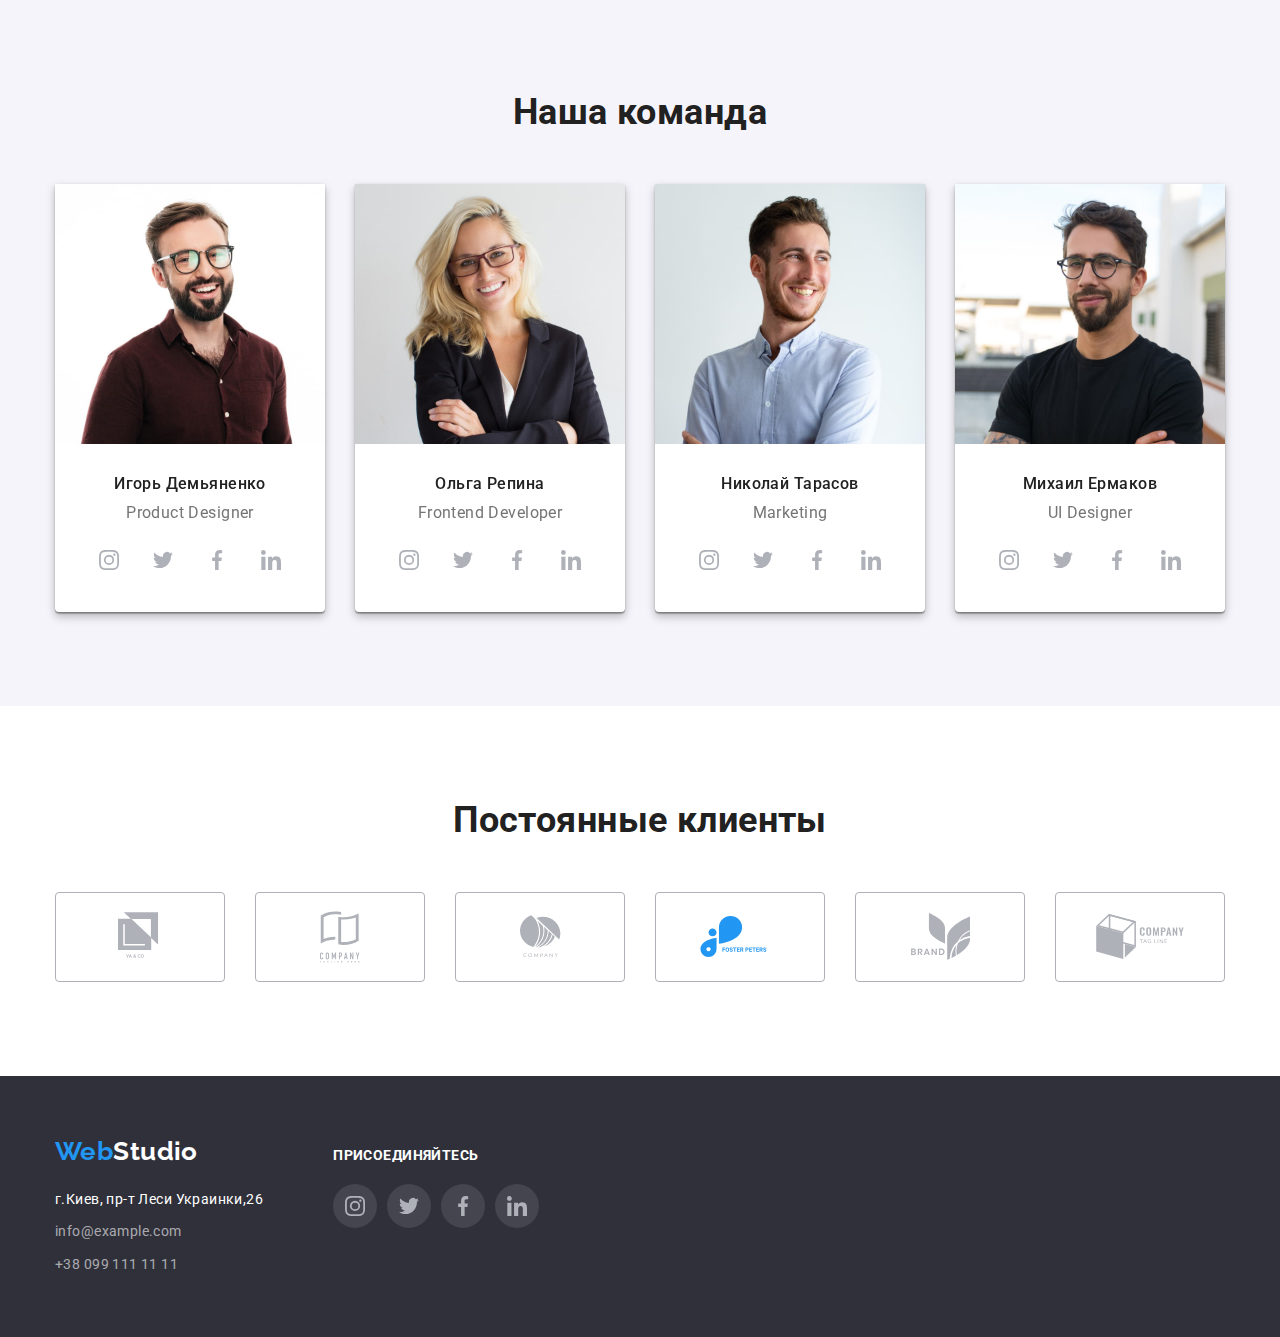
==== commit 72d3f3f1: "добавляет модалку" ====
--- a/index.html
+++ b/index.html
@@ -481,7 +481,19 @@
             <!-- /contacts -->
             
         </footer>
-    
+    <div class="backdrop is-hidden">
+        <div class="modal">
+            <button class="close">
+                <svg class="icon-close" >
+                    <use href="./images/icons.svg#icon-closex">
+                    </use>
+                </svg>
+            </button>
+        </div>
+
+    </div>
+
+
 </body>
 
 </html>--- a/css/styles.css
+++ b/css/styles.css
@@ -40,6 +40,7 @@
   }
 
 .container {
+
   margin-left: auto;
   margin-right: auto;
   width: 1200px;
@@ -146,6 +147,7 @@
 
 /* hero */
 .hero {
+  
   padding-top: 200px;
   padding-bottom: 200px;
   text-align: center;
@@ -548,6 +550,44 @@
   margin-bottom: 0;
 }  
 
+.card-thumb {
+  position: relative;
+  overflow: hidden;
+}
+
+
+.description {
+  display: flex;
+  justify-content: center;
+  align-items: center;
+
+  bottom: 0;
+  left: 0;
+  position: absolute; 
+  margin: 0;
+  padding: 63px 24px;
+
+  width: 100%;
+  height: 100%;
+  font-size: 18px;
+  line-height: 1.55;
+
+  transform: translateY(100%);
+  transition: transform 250ms cubic-bezier(0.4, 0, 0.2, 1);
+  
+
+  background-color: rgba(33, 150, 243, 0.9);
+   color: var(--white-color); 
+  
+}
+
+.items .cards:hover .description  {
+  transform: translateY(0);
+}
+
+
+
+
 .card-content{
   padding: 20px 24px ;
   background: var(--white-color);
@@ -693,3 +733,57 @@
 }
 
 
+.backdrop{
+  position: fixed;
+  left: 0;
+  top: 0;
+  width: 100%;
+  height: 100%;
+ 
+  background-color: rgba(0, 0, 0, 0.2);
+}
+
+.backdrop.is-hidden {
+  opacity: 0;
+  pointer-events: none;
+}
+
+.modal {
+  position: absolute;
+  top:50%;
+  left:50%;
+  transform: translate(-50%, -50%);  
+
+  min-width: 528px;
+  min-height: 581px;
+
+  background-color: var(--white-color);
+  box-shadow: 0px 1px 3px rgba(0, 0, 0, 0.12), 0px 1px 1px rgba(0, 0, 0, 0.14), 0px 2px 1px rgba(0, 0, 0, 0.2);
+  border-radius: 4px;
+
+}
+
+.close {
+  position: absolute;
+  top: 8px;
+  right: 8px;
+  padding: 0;
+
+  width: 30px;
+  height: 30px;
+  border-radius: 50%;
+
+  background-color: var(--white-color);
+  border: 1px solid rgba(0, 0, 0, 0.1)
+}
+
+.icon-close{
+  position: absolute;
+  top: 50%;
+  left: 50%; 
+  transform: translate(-50%, -50%);
+ 
+  width: 18px;
+  height: 18px; 
+  
+}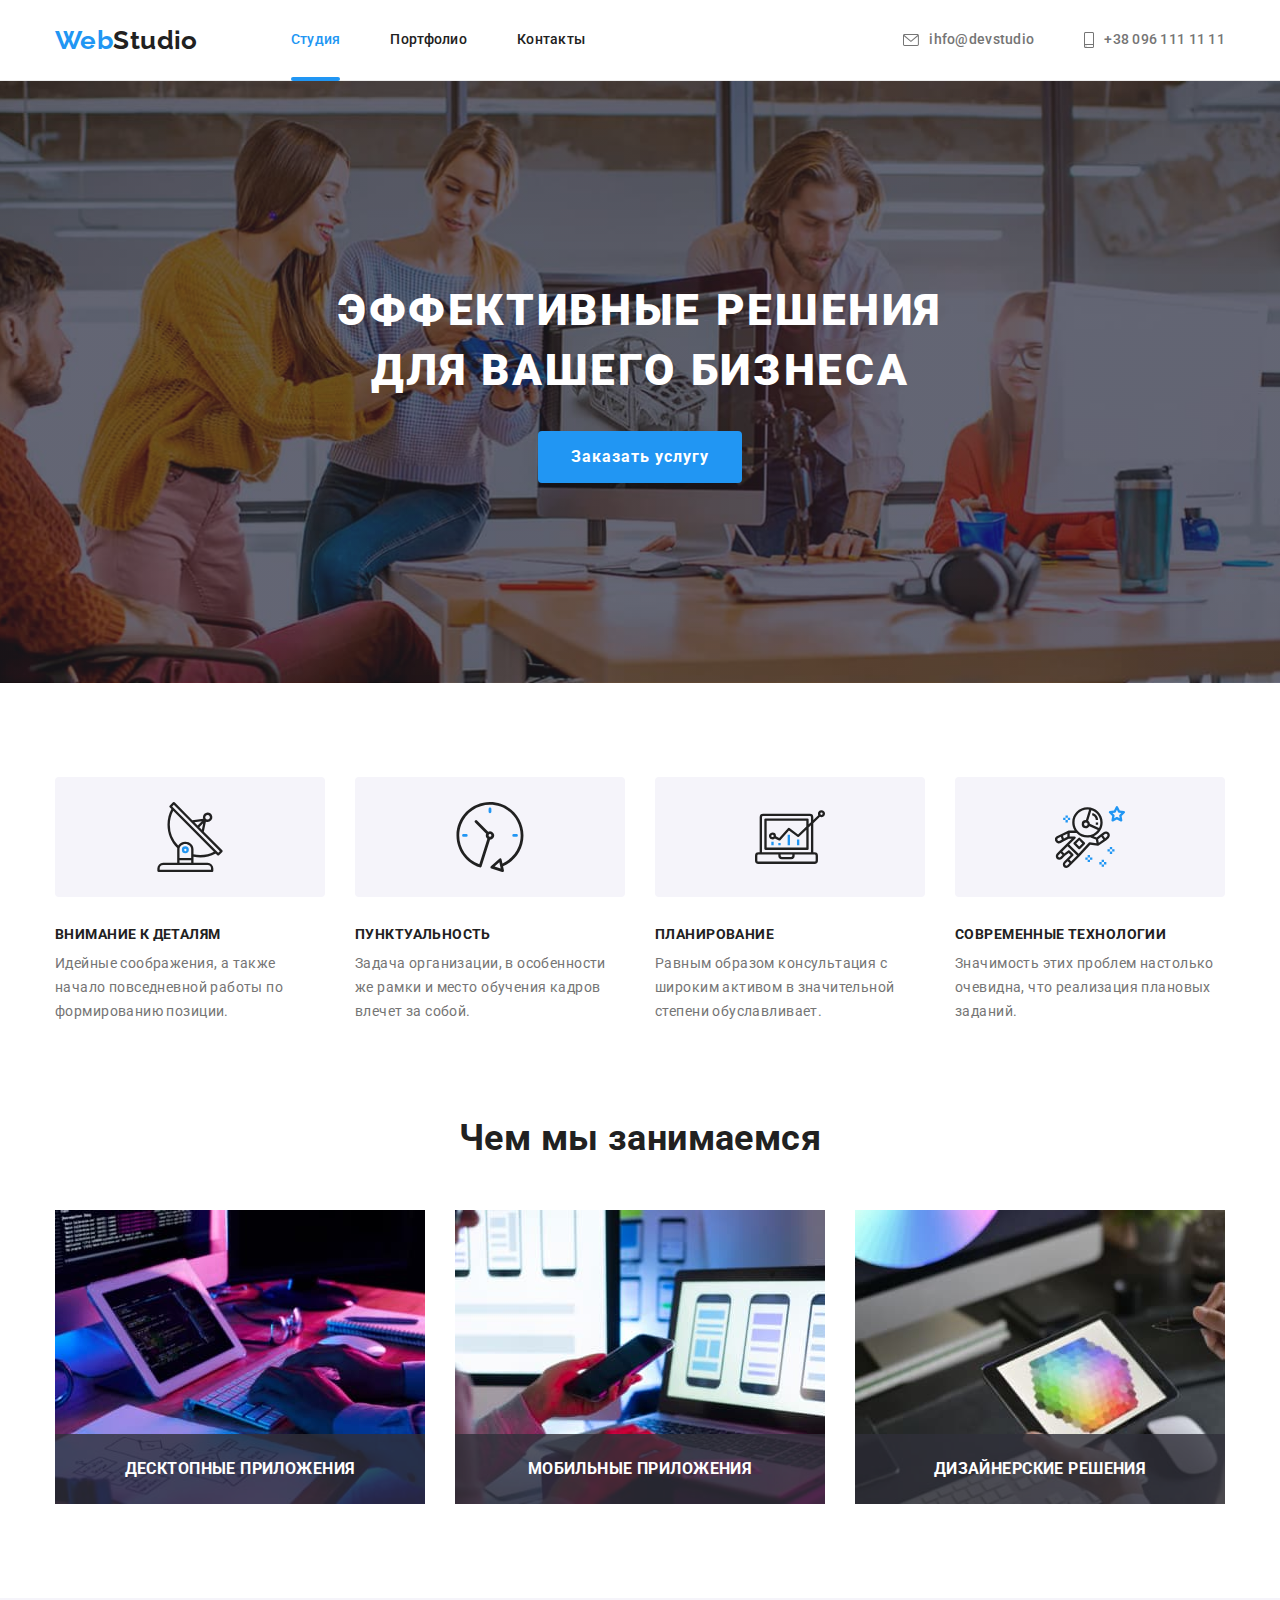
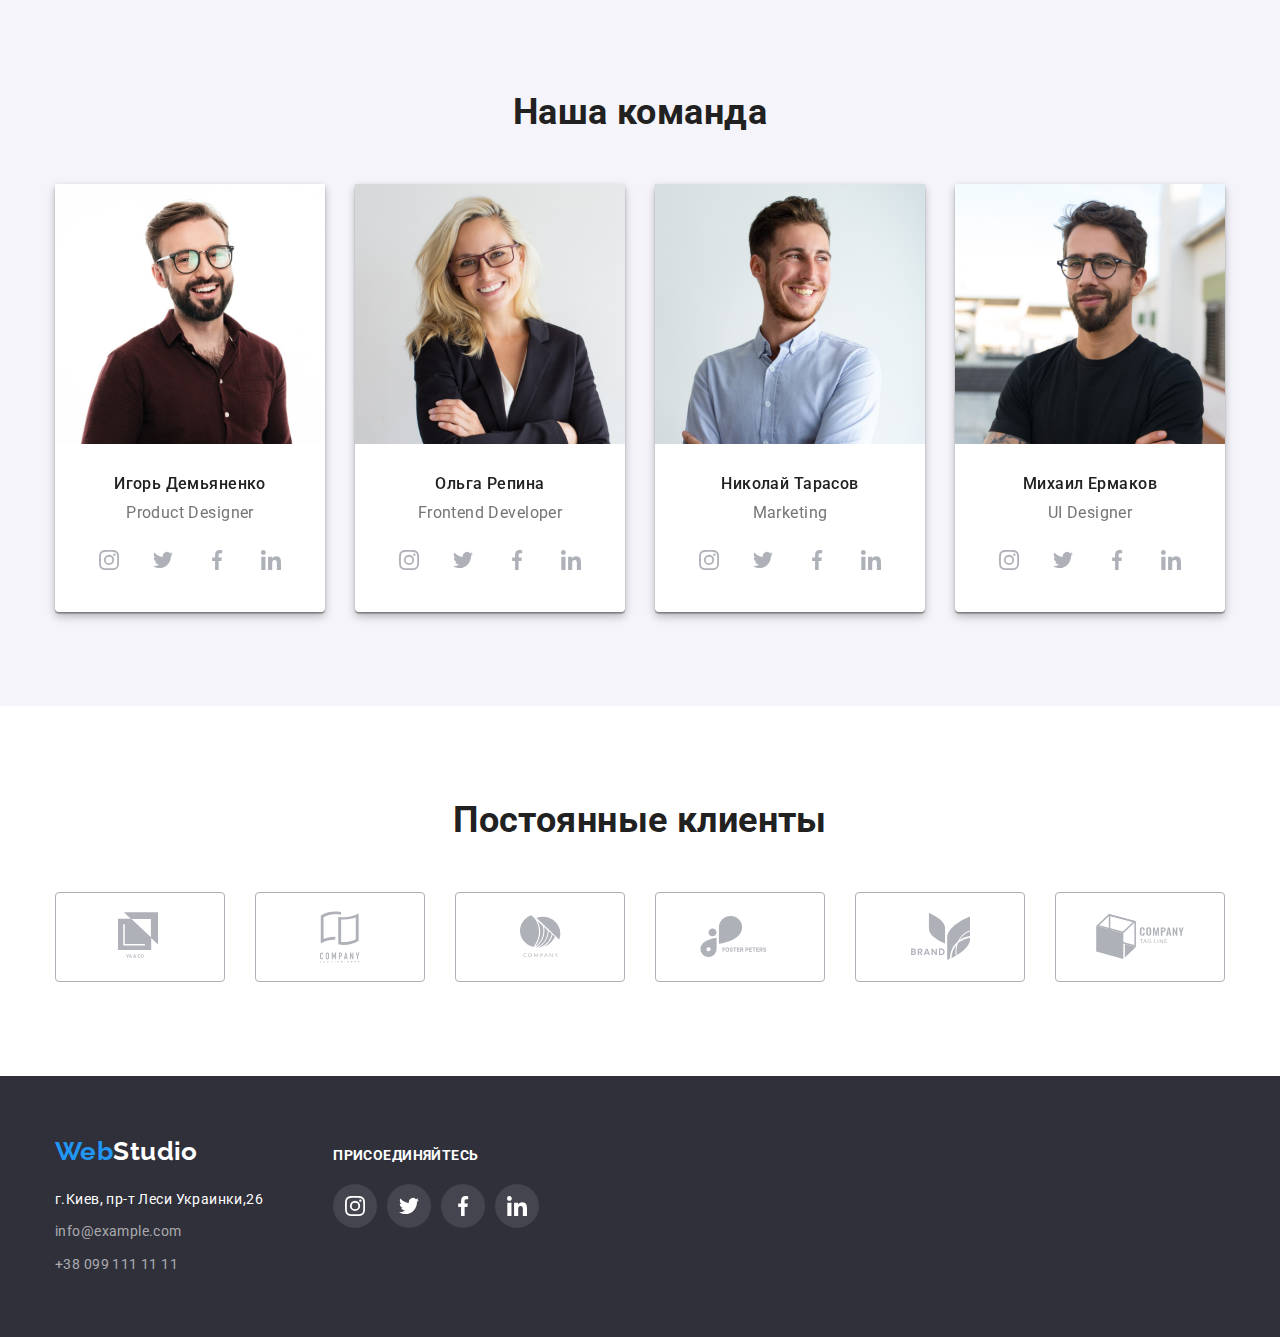
==== commit 4ff42e18: "удаляет fill" ====
--- a/index.html
+++ b/index.html
@@ -57,7 +57,7 @@
         <section class="hero">
             <h1 class="hero-list">ЭФФЕКТИВНЫЕ РЕШЕНИЯ <br> ДЛЯ ВАШЕГО БИЗНЕСА
             </h1>
-            <button type="button" class="btn-primary">Заказать услугу</button>
+            <button type="button" class="btn-primary " >Заказать услугу</button>
         </section>
         <!-- /hero -->
         <!-- description -->
@@ -492,7 +492,20 @@
         </div>
 
     </div>
-
+    <script>
+         const refs = {
+                openModalBtn: document.querySelector('[data-modal-open]'),
+                closeModalBtn: document.querySelector('[data-modal-close]'),
+                modal: document.querySelector('[data-modal]'),
+            };
+
+            refs.openModalBtn.addEventListener('click', toggleModal);
+            refs.closeModalBtn.addEventListener('click', toggleModal);
+
+            function toggleModal() {
+                refs.modal.classList.toggle('is-hidden');
+            }
+    </script>
 
 </body>
 
